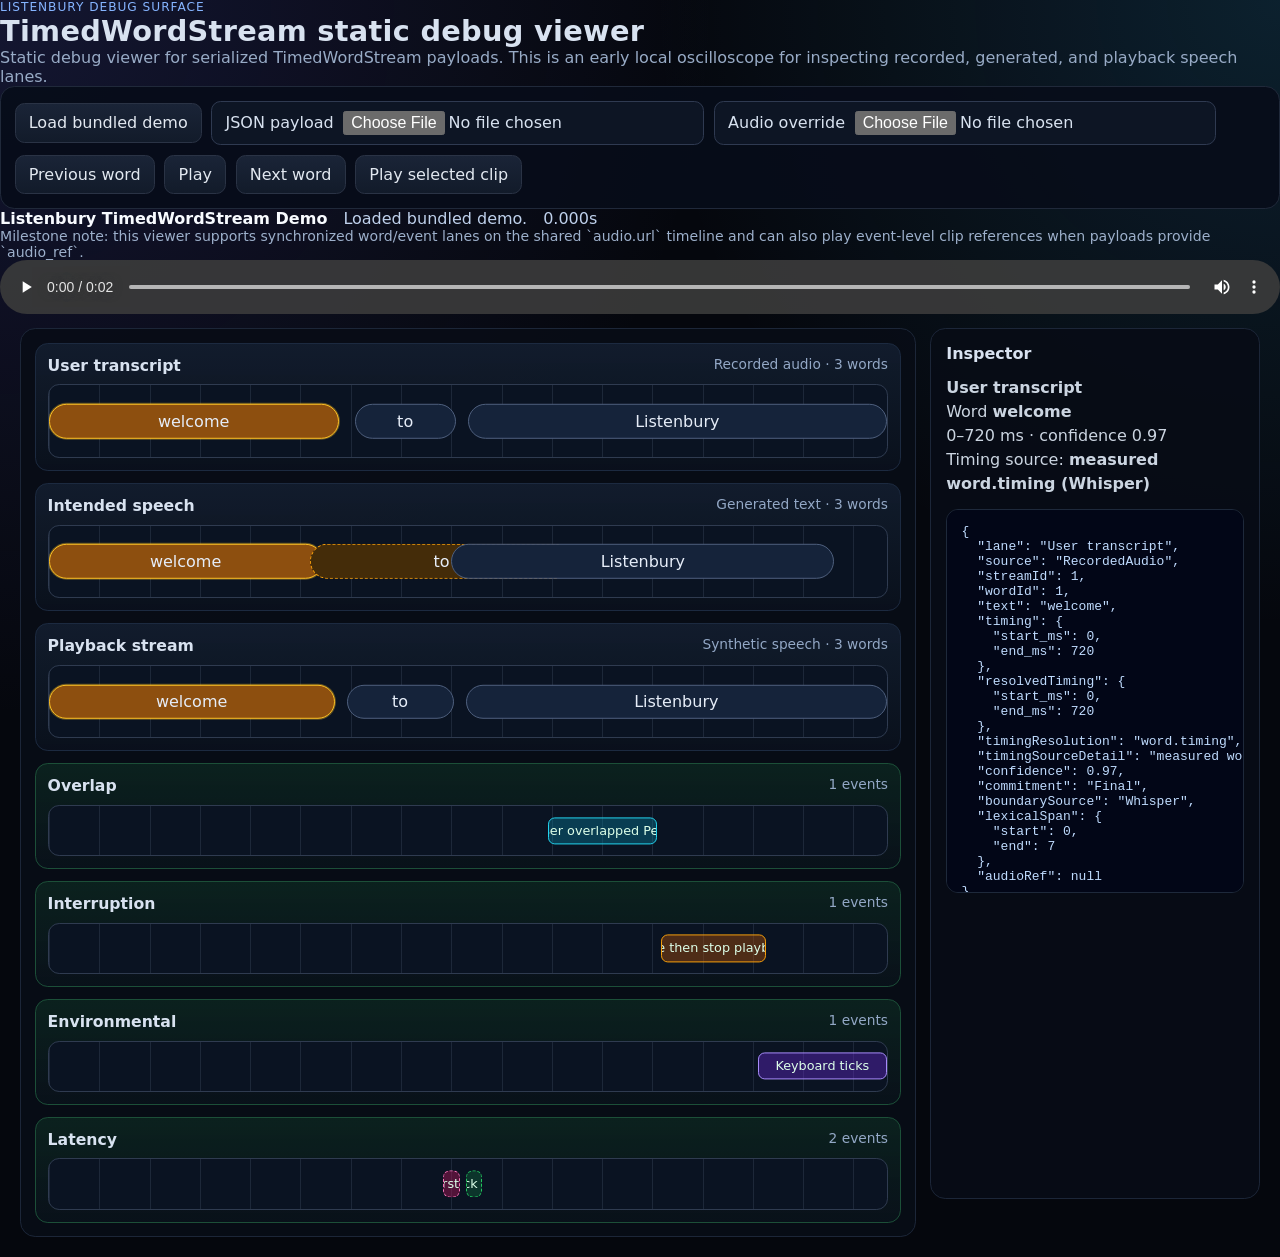
==== examples/browser-transcript-player/index.html @ 75ac8e71 "feat(trace-viewer): add event audio artifact refs and clip playback Agent-Logs-Url: https://github.c" ====
<!DOCTYPE html>
<html lang="en">
  <head>
    <meta charset="UTF-8" />
    <meta name="viewport" content="width=device-width, initial-scale=1.0" />
    <title>Listenbury TimedWordStream Static Debug Viewer</title>
    <link rel="stylesheet" href="./styles.css" />
  </head>
  <body>
    <header class="page-header">
      <div>
        <p class="eyebrow">Listenbury debug surface</p>
        <h1>TimedWordStream static debug viewer</h1>
        <p class="subtitle">
          Static debug viewer for serialized TimedWordStream payloads. This is
          an early local oscilloscope for inspecting recorded, generated, and
          playback speech lanes.
        </p>
      </div>
    </header>

    <section class="toolbar">
      <button id="load-demo" type="button">Load bundled demo</button>
      <label class="file-picker">
        JSON payload
        <input id="json-file" type="file" accept=".json,application/json" />
      </label>
      <label class="file-picker">
        Audio override
        <input id="audio-file" type="file" accept="audio/*" />
      </label>
      <button id="jump-prev" type="button">Previous word</button>
      <button id="play-pause" type="button">Play</button>
      <button id="jump-next" type="button">Next word</button>
      <button id="play-selection-clip" type="button" disabled>Play selected clip</button>
    </section>

    <section class="status-bar">
      <strong id="viewer-title">No stream loaded</strong>
      <span id="status-message">Load the bundled demo or choose a local JSON payload.</span>
      <span id="playback-time">0.000s</span>
    </section>
    <p class="milestone-note">
      Milestone note: this viewer supports synchronized word/event lanes on the
      shared `audio.url` timeline and can also play event-level clip references
      when payloads provide `audio_ref`.
    </p>

    <audio id="audio" controls preload="metadata"></audio>

    <main class="workspace">
      <section id="viewer" class="viewer empty">
        <p>No streams loaded yet.</p>
      </section>

      <aside class="inspector">
        <h2>Inspector</h2>
        <div id="selection-summary" class="selection-summary">
          Select a word or event to inspect timing and metadata.
        </div>
        <pre id="selection-json" class="selection-json">{}</pre>
      </aside>
    </main>

    <script type="module" src="./app.js"></script>
  </body>
</html>
---- examples/browser-transcript-player/styles.css ----
:root {
  color-scheme: dark;
  font-family:
    Inter,
    ui-sans-serif,
    system-ui,
    -apple-system,
    BlinkMacSystemFont,
    "Segoe UI",
    sans-serif;
  background: #05070d;
  color: #d8e2f0;
}

* {
  box-sizing: border-box;
}

body {
  margin: 0;
  min-height: 100vh;
  background:
    radial-gradient(circle at top right, rgba(56, 189, 248, 0.14), transparent 35%),
    radial-gradient(circle at top left, rgba(99, 102, 241, 0.16), transparent 40%),
    #05070d;
  display: grid;
  grid-template-rows: auto 1fr;
}

button,
input {
  font: inherit;
}

button {
  border: 1px solid #2a3345;
  background: linear-gradient(180deg, #1a2437, #121b2a);
  color: #e2e8f0;
  border-radius: 0.6rem;
  padding: 0.58rem 0.82rem;
  cursor: pointer;
  transition:
    border-color 0.14s ease,
    background 0.14s ease;
}

button:hover {
  border-color: #4f6ba0;
  background: linear-gradient(180deg, #243655, #18273f);
}

.top-chrome {
  width: 100%;
  padding: 1rem 1.25rem 0.9rem;
  border-bottom: 1px solid #1d2432;
  background: rgba(8, 12, 20, 0.94);
  backdrop-filter: blur(8px);
  display: grid;
  gap: 0.75rem;
}

.brand {
  display: grid;
  gap: 0.35rem;
}

.eyebrow {
  margin: 0;
  color: #85b4ff;
  text-transform: uppercase;
  letter-spacing: 0.08em;
  font-size: 0.76rem;
}

h1,
.subtitle {
  margin: 0;
}

h1 {
  font-size: 1.8rem;
  letter-spacing: 0.01em;
}

.subtitle {
  color: #98abc6;
}

.toolbar {
  display: flex;
  flex-wrap: wrap;
  gap: 0.6rem;
  align-items: center;
  padding: 0.85rem;
  border: 1px solid #20293a;
  border-radius: 0.9rem;
  background: rgba(7, 13, 26, 0.92);
}

.file-picker {
  display: inline-flex;
  align-items: center;
  gap: 0.6rem;
  padding: 0.58rem 0.82rem;
  border: 1px solid #2f3a51;
  border-radius: 0.6rem;
  background: #0d1524;
}

.status-bar {
  display: flex;
  flex-wrap: wrap;
  gap: 0.6rem 1rem;
  align-items: center;
  color: #bfd1ec;
}

#viewer-title {
  color: #f8fbff;
}

#audio {
  width: 100%;
}

.milestone-note {
  margin: 0;
  color: #9db0cb;
  font-size: 0.88rem;
}

.workspace {
  min-height: 0;
  width: 100%;
  display: grid;
  grid-template-columns: minmax(0, 1fr) 330px;
  gap: 0.9rem;
  padding: 0.9rem 1.25rem 1.25rem;
}

.viewer-stage {
  min-width: 0;
}

.viewer,
.inspector {
  border: 1px solid #1c2638;
  border-radius: 0.95rem;
  background: rgba(8, 13, 22, 0.92);
}

.viewer {
  padding: 0.85rem;
  display: grid;
  gap: 0.75rem;
  min-width: 0;
}

.viewer.empty {
  place-items: center;
  min-height: 16rem;
  color: #94a3b8;
}

.timeline-ruler {
  position: relative;
  min-height: 2.2rem;
  border-radius: 0.72rem;
  border: 1px solid #2b3a51;
  background:
    linear-gradient(90deg, rgba(80, 98, 128, 0.18) 1px, transparent 1px) 0 0 / 5% 100%,
    #0d1626;
  overflow: hidden;
}

.ruler-tick {
  position: absolute;
  top: 0;
  bottom: 0;
  width: 1px;
  background: rgba(181, 204, 240, 0.5);
}

.ruler-tick::after {
  content: "";
  position: absolute;
  left: -1px;
  top: 0;
  width: 3px;
  height: 8px;
  border-radius: 0 0 2px 2px;
  background: rgba(181, 204, 240, 0.78);
}

.ruler-label {
  position: absolute;
  top: 0.58rem;
  transform: translateX(-50%);
  font-size: 0.74rem;
  color: #b9cae5;
  white-space: nowrap;
  text-shadow: 0 1px 0 #081121;
}

.lane {
  padding: 0.75rem;
  border: 1px solid #1c2a40;
  border-radius: 0.8rem;
  background: linear-gradient(180deg, rgba(18, 29, 46, 0.92), rgba(10, 16, 28, 0.96));
}

.lane.event-lane {
  border-color: #1c4f38;
  background: linear-gradient(180deg, rgba(14, 50, 37, 0.56), rgba(9, 17, 26, 0.96));
}

.lane-header {
  display: flex;
  flex-wrap: wrap;
  justify-content: space-between;
  gap: 0.5rem 1rem;
  margin-bottom: 0.6rem;
}

.lane-header h2 {
  margin: 0;
  font-size: 0.98rem;
}

.lane-meta {
  color: #93a8c6;
  font-size: 0.86rem;
}

.lane-track {
  position: relative;
  min-height: 4.6rem;
  border-radius: 0.7rem;
  border: 1px solid #2f3b50;
  background:
    repeating-linear-gradient(
      90deg,
      rgba(155, 176, 208, 0.13),
      rgba(155, 176, 208, 0.13) 1px,
      transparent 1px,
      transparent 6%
    ),
    #0a1322;
  overflow: hidden;
}

.event-track {
  min-height: 3.2rem;
}

.timeline-chip {
  position: absolute;
  top: 50%;
  transform: translateY(-50%);
  white-space: nowrap;
  overflow: hidden;
  text-overflow: ellipsis;
}

.word-chip {
  display: inline-flex;
  align-items: center;
  justify-content: center;
  min-width: 3rem;
  padding: 0.42rem 0.64rem;
  border-radius: 999px;
  border: 1px solid #4e5f7d;
  background: #15233a;
  color: #e6edf8;
}

.word-chip:hover,
.word-chip.selected {
  border-color: #9bc9ff;
  background: #1b4fa8;
}

.word-chip.active {
  border-color: #fbbf24;
  background: #8d4f0f;
  box-shadow: 0 0 0 1px rgba(251, 191, 36, 0.36);
}

.word-chip.fallback-timing {
  border-style: dashed;
  border-color: #f59e0b;
  background: #442c09;
}

.word-chip.fallback-timing:hover,
.word-chip.fallback-timing.selected {
  border-color: #fbbf24;
  background: #7c4a03;
}

.event-chip {
  display: inline-flex;
  align-items: center;
  justify-content: center;
  min-height: 1.7rem;
  padding: 0.18rem 0.42rem;
  border-radius: 0.42rem;
  border: 1px solid #22c55e;
  background: rgba(20, 150, 70, 0.26);
  color: #ddffe9;
  font-size: 0.8rem;
}

.event-chip.marker {
  min-width: 0;
  padding-left: 0.35rem;
  padding-right: 0.35rem;
  border-style: dashed;
}

.event-chip:hover,
.event-chip.selected {
  border-color: #86efac;
  background: rgba(22, 163, 74, 0.42);
}

.event-chip.active {
  border-color: #facc15;
  background: rgba(180, 83, 9, 0.65);
  color: #fef3c7;
}

.event-chip.kind-overlap_started,
.event-chip.kind-overlap_ended {
  border-color: #22d3ee;
  background: rgba(8, 145, 178, 0.33);
}

.event-chip.kind-interruption_decision,
.event-chip.kind-yield_decision {
  border-color: #f59e0b;
  background: rgba(180, 83, 9, 0.4);
}

.event-chip.kind-environment_observation,
.event-chip.kind-environmental_observation {
  border-color: #a78bfa;
  background: rgba(109, 40, 217, 0.38);
}

.event-chip.kind-latency_marker,
.event-chip.kind-routing_diagnostic {
  border-color: #f472b6;
  background: rgba(190, 24, 93, 0.4);
}

.inspector {
  padding: 0.95rem;
  display: grid;
  gap: 0.8rem;
  align-content: start;
  position: sticky;
  top: 0.9rem;
  max-height: calc(100vh - 1.8rem);
}

.inspector h2 {
  margin: 0;
  font-size: 1rem;
}

.selection-summary {
  color: #cbd5e1;
  line-height: 1.5;
}

.selection-json {
  margin: 0;
  padding: 0.9rem;
  border-radius: 0.75rem;
  background: #020617;
  border: 1px solid #1e293b;
  color: #bfdbfe;
  overflow: auto;
  max-height: 24rem;
}

@media (max-width: 1060px) {
  .workspace {
    grid-template-columns: 1fr;
  }

  .inspector {
    position: static;
    max-height: none;
  }
}
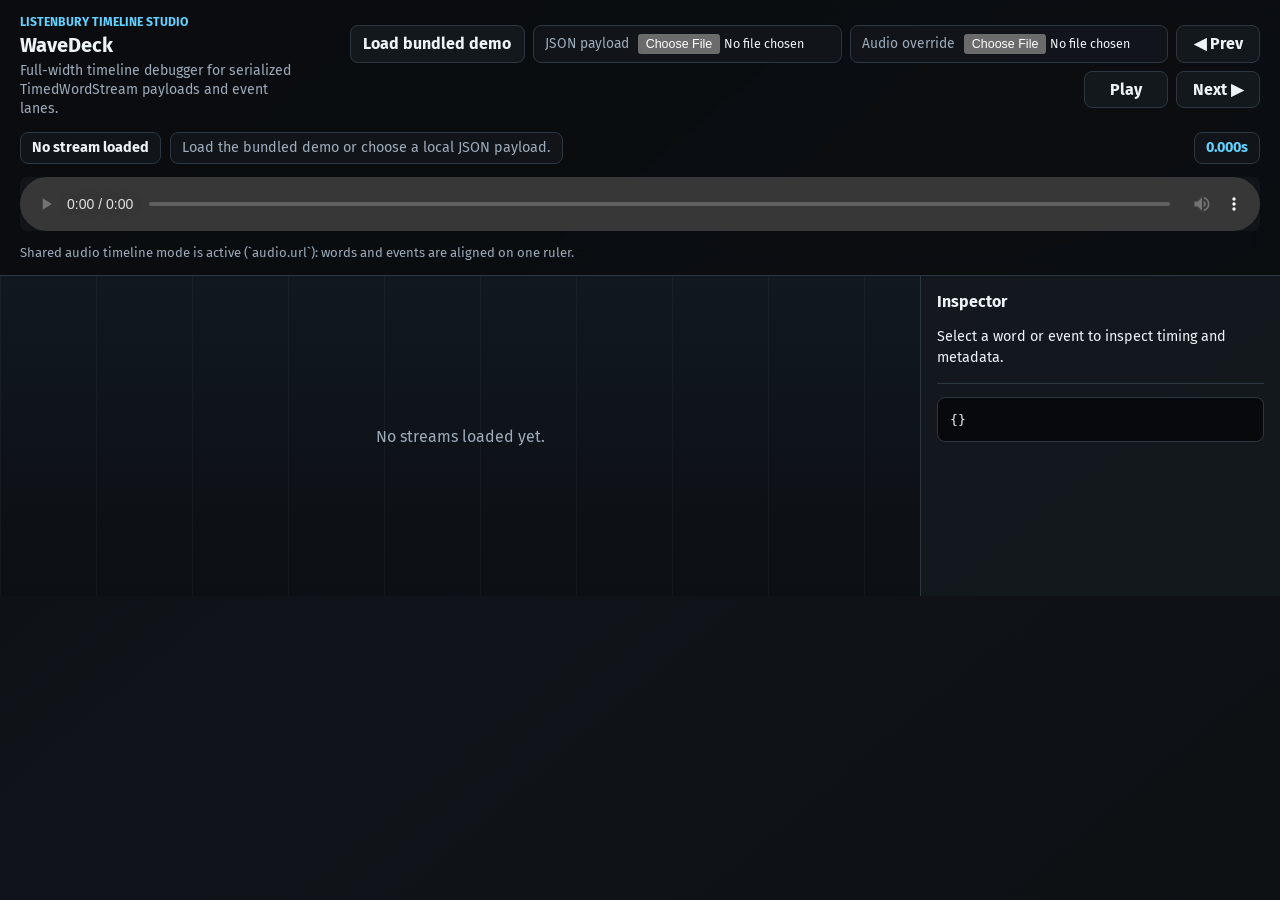
==== commit 92840715: "style: update font and color variables for improved UI consistency" ====
--- a/examples/browser-transcript-player/index.html
+++ b/examples/browser-transcript-player/index.html
@@ -3,54 +3,56 @@
   <head>
     <meta charset="UTF-8" />
     <meta name="viewport" content="width=device-width, initial-scale=1.0" />
-    <title>Listenbury TimedWordStream Static Debug Viewer</title>
+    <title>Listenbury WaveDeck</title>
+    <link rel="preconnect" href="https://fonts.googleapis.com" />
+    <link rel="preconnect" href="https://fonts.gstatic.com" crossorigin />
+    <link
+      href="https://fonts.googleapis.com/css2?family=Fira+Sans:wght@400;500;600;700;800&display=swap"
+      rel="stylesheet"
+    />
     <link rel="stylesheet" href="./styles.css" />
   </head>
   <body>
-    <header class="page-header">
-      <div>
-        <p class="eyebrow">Listenbury debug surface</p>
-        <h1>TimedWordStream static debug viewer</h1>
+    <header class="top-chrome">
+      <div class="brand">
+        <p class="eyebrow">Listenbury timeline studio</p>
+        <h1>WaveDeck</h1>
         <p class="subtitle">
-          Static debug viewer for serialized TimedWordStream payloads. This is
-          an early local oscilloscope for inspecting recorded, generated, and
-          playback speech lanes.
+          Full-width timeline debugger for serialized TimedWordStream payloads
+          and event lanes.
         </p>
       </div>
+      <section class="toolbar">
+        <button id="load-demo" type="button">Load bundled demo</button>
+        <label class="file-picker">
+          JSON payload
+          <input id="json-file" type="file" accept=".json,application/json" />
+        </label>
+        <label class="file-picker">
+          Audio override
+          <input id="audio-file" type="file" accept="audio/*" />
+        </label>
+        <button id="jump-prev" type="button" aria-label="Previous word">◀ Prev</button>
+        <button id="play-pause" type="button">Play</button>
+        <button id="jump-next" type="button" aria-label="Next word">Next ▶</button>
+      </section>
+      <section class="status-bar">
+        <strong id="viewer-title">No stream loaded</strong>
+        <span id="status-message">Load the bundled demo or choose a local JSON payload.</span>
+        <span id="playback-time">0.000s</span>
+      </section>
+      <audio id="audio" controls preload="metadata"></audio>
+      <p class="milestone-note">
+        Shared audio timeline mode is active (`audio.url`): words and events are
+        aligned on one ruler.
+      </p>
     </header>
 
-    <section class="toolbar">
-      <button id="load-demo" type="button">Load bundled demo</button>
-      <label class="file-picker">
-        JSON payload
-        <input id="json-file" type="file" accept=".json,application/json" />
-      </label>
-      <label class="file-picker">
-        Audio override
-        <input id="audio-file" type="file" accept="audio/*" />
-      </label>
-      <button id="jump-prev" type="button">Previous word</button>
-      <button id="play-pause" type="button">Play</button>
-      <button id="jump-next" type="button">Next word</button>
-      <button id="play-selection-clip" type="button" disabled>Play selected clip</button>
-    </section>
-
-    <section class="status-bar">
-      <strong id="viewer-title">No stream loaded</strong>
-      <span id="status-message">Load the bundled demo or choose a local JSON payload.</span>
-      <span id="playback-time">0.000s</span>
-    </section>
-    <p class="milestone-note">
-      Milestone note: this viewer supports synchronized word/event lanes on the
-      shared `audio.url` timeline and can also play event-level clip references
-      when payloads provide `audio_ref`.
-    </p>
-
-    <audio id="audio" controls preload="metadata"></audio>
-
     <main class="workspace">
-      <section id="viewer" class="viewer empty">
-        <p>No streams loaded yet.</p>
+      <section class="viewer-stage">
+        <section id="viewer" class="viewer empty">
+          <p>No streams loaded yet.</p>
+        </section>
       </section>
 
       <aside class="inspector">
--- a/examples/browser-transcript-player/styles.css
+++ b/examples/browser-transcript-player/styles.css
@@ -1,30 +1,32 @@
 :root {
   color-scheme: dark;
-  font-family:
-    Inter,
-    ui-sans-serif,
-    system-ui,
-    -apple-system,
-    BlinkMacSystemFont,
-    "Segoe UI",
-    sans-serif;
-  background: #05070d;
-  color: #d8e2f0;
+  --bg: #0b0d10;
+  --panel: #151a1f;
+  --panel-strong: #1e252c;
+  --line: #2c3742;
+  --text: #eef3f7;
+  --muted: #9dabba;
+  --accent: #63d2ff;
+  --accent-2: #8ee6a8;
+  --warn: #ffd166;
+  --danger: #ff7a90;
+  --font-family: "Fira Sans", "Segoe UI", Roboto, Helvetica, Arial, sans-serif;
 }
 
 * {
   box-sizing: border-box;
 }
 
+html,
+body {
+  min-height: 100%;
+}
+
 body {
   margin: 0;
-  min-height: 100vh;
-  background:
-    radial-gradient(circle at top right, rgba(56, 189, 248, 0.14), transparent 35%),
-    radial-gradient(circle at top left, rgba(99, 102, 241, 0.16), transparent 40%),
-    #05070d;
-  display: grid;
-  grid-template-rows: auto 1fr;
+  background: linear-gradient(140deg, #0b0d10 0%, #10141a 48%, #0d1114 100%);
+  color: var(--text);
+  font-family: var(--font-family);
 }
 
 button,
@@ -33,143 +35,190 @@
 }
 
 button {
-  border: 1px solid #2a3345;
-  background: linear-gradient(180deg, #1a2437, #121b2a);
-  color: #e2e8f0;
-  border-radius: 0.6rem;
-  padding: 0.58rem 0.82rem;
+  min-height: 2.35rem;
+  display: inline-grid;
+  place-items: center;
+  border: 1px solid var(--line);
+  border-radius: 8px;
+  background: rgba(21, 26, 31, 0.86);
+  color: var(--text);
+  font-weight: 700;
   cursor: pointer;
-  transition:
-    border-color 0.14s ease,
-    background 0.14s ease;
 }
 
 button:hover {
-  border-color: #4f6ba0;
-  background: linear-gradient(180deg, #243655, #18273f);
+  border-color: var(--accent);
+}
+
+button:focus-visible,
+input:focus-visible {
+  outline: 2px solid var(--accent);
+  outline-offset: 2px;
 }
 
 .top-chrome {
   width: 100%;
-  padding: 1rem 1.25rem 0.9rem;
-  border-bottom: 1px solid #1d2432;
-  background: rgba(8, 12, 20, 0.94);
-  backdrop-filter: blur(8px);
+  padding: 0.95rem 1.25rem;
+  border-bottom: 1px solid var(--line);
+  background: rgba(11, 13, 16, 0.88);
+  backdrop-filter: blur(14px);
   display: grid;
-  gap: 0.75rem;
+  grid-template-columns: minmax(18rem, 1fr) auto;
+  gap: 0.85rem 1rem;
+  align-items: center;
 }
 
 .brand {
+  min-width: 0;
   display: grid;
-  gap: 0.35rem;
+  gap: 0.25rem;
 }
 
 .eyebrow {
   margin: 0;
-  color: #85b4ff;
+  color: var(--accent);
+  font-size: 0.76rem;
+  font-weight: 700;
+  letter-spacing: 0;
   text-transform: uppercase;
-  letter-spacing: 0.08em;
-  font-size: 0.76rem;
 }
 
 h1,
+h2,
+.subtitle,
+.milestone-note {
+  margin: 0;
+}
+
+h1 {
+  font-size: 1.25rem;
+  line-height: 1.2;
+  letter-spacing: 0;
+}
+
 .subtitle {
-  margin: 0;
-}
-
-h1 {
-  font-size: 1.8rem;
-  letter-spacing: 0.01em;
-}
-
-.subtitle {
-  color: #98abc6;
+  max-width: 54rem;
+  color: var(--muted);
+  font-size: 0.88rem;
+  line-height: 1.35;
 }
 
 .toolbar {
   display: flex;
   flex-wrap: wrap;
-  gap: 0.6rem;
+  justify-content: flex-end;
+  gap: 0.5rem;
   align-items: center;
-  padding: 0.85rem;
-  border: 1px solid #20293a;
-  border-radius: 0.9rem;
-  background: rgba(7, 13, 26, 0.92);
+}
+
+.toolbar button {
+  min-width: 5.25rem;
+  padding: 0 0.78rem;
+  white-space: nowrap;
 }
 
 .file-picker {
+  min-height: 2.35rem;
   display: inline-flex;
   align-items: center;
-  gap: 0.6rem;
-  padding: 0.58rem 0.82rem;
-  border: 1px solid #2f3a51;
-  border-radius: 0.6rem;
-  background: #0d1524;
+  gap: 0.55rem;
+  padding: 0.25rem 0.7rem;
+  border: 1px solid var(--line);
+  border-radius: 8px;
+  background: rgba(21, 26, 31, 0.72);
+  color: var(--muted);
+  font-size: 0.86rem;
+  white-space: nowrap;
+}
+
+.file-picker input {
+  max-width: 12rem;
+  color: var(--text);
+  font-size: 0.78rem;
 }
 
 .status-bar {
+  grid-column: 1 / -1;
   display: flex;
   flex-wrap: wrap;
-  gap: 0.6rem 1rem;
+  gap: 0.55rem;
   align-items: center;
-  color: #bfd1ec;
+  color: var(--muted);
+  font-size: 0.9rem;
+}
+
+.status-bar > * {
+  min-height: 2rem;
+  display: inline-flex;
+  align-items: center;
+  padding: 0.25rem 0.7rem;
+  border: 1px solid var(--line);
+  border-radius: 8px;
+  background: rgba(21, 26, 31, 0.72);
 }
 
 #viewer-title {
-  color: #f8fbff;
+  color: var(--text);
+}
+
+#playback-time {
+  margin-left: auto;
+  color: var(--accent);
+  font-weight: 700;
 }
 
 #audio {
+  grid-column: 1 / -1;
   width: 100%;
+  min-height: 2.35rem;
+  border-radius: 8px;
+  background: rgba(21, 26, 31, 0.72);
 }
 
 .milestone-note {
-  margin: 0;
-  color: #9db0cb;
-  font-size: 0.88rem;
+  grid-column: 1 / -1;
+  color: var(--muted);
+  font-size: 0.82rem;
 }
 
 .workspace {
   min-height: 0;
   width: 100%;
   display: grid;
-  grid-template-columns: minmax(0, 1fr) 330px;
-  gap: 0.9rem;
-  padding: 0.9rem 1.25rem 1.25rem;
+  grid-template-columns: minmax(0, 1fr) 360px;
+  gap: 0;
 }
 
 .viewer-stage {
   min-width: 0;
-}
-
-.viewer,
-.inspector {
-  border: 1px solid #1c2638;
-  border-radius: 0.95rem;
-  background: rgba(8, 13, 22, 0.92);
+  background:
+    linear-gradient(90deg, rgba(255, 255, 255, 0.035) 1px, transparent 1px) 0 0 / 96px 100%,
+    linear-gradient(#111820 0, #0c0f13 100%);
 }
 
 .viewer {
-  padding: 0.85rem;
+  min-width: 0;
+  padding: 1rem;
   display: grid;
   gap: 0.75rem;
-  min-width: 0;
 }
 
 .viewer.empty {
+  min-height: 20rem;
   place-items: center;
-  min-height: 16rem;
-  color: #94a3b8;
+  color: var(--muted);
 }
 
 .timeline-ruler {
-  position: relative;
-  min-height: 2.2rem;
-  border-radius: 0.72rem;
-  border: 1px solid #2b3a51;
-  background:
-    linear-gradient(90deg, rgba(80, 98, 128, 0.18) 1px, transparent 1px) 0 0 / 5% 100%,
-    #0d1626;
+  position: sticky;
+  top: 0;
+  z-index: 3;
+  min-height: 2.5rem;
+  border: 1px solid var(--line);
+  border-radius: 8px;
+  background:
+    linear-gradient(90deg, rgba(255, 255, 255, 0.052) 1px, transparent 1px) 0 0 / 10% 100%,
+    rgba(12, 15, 19, 0.96);
   overflow: hidden;
 }
 
@@ -178,214 +227,258 @@
   top: 0;
   bottom: 0;
   width: 1px;
-  background: rgba(181, 204, 240, 0.5);
+  transform: translateX(-1px);
+  background: rgba(157, 171, 186, 0.4);
 }
 
 .ruler-tick::after {
   content: "";
   position: absolute;
-  left: -1px;
+  left: -2px;
   top: 0;
-  width: 3px;
+  width: 5px;
   height: 8px;
-  border-radius: 0 0 2px 2px;
-  background: rgba(181, 204, 240, 0.78);
+  border-radius: 0 0 3px 3px;
+  background: rgba(157, 171, 186, 0.72);
 }
 
 .ruler-label {
   position: absolute;
-  top: 0.58rem;
-  transform: translateX(-50%);
-  font-size: 0.74rem;
-  color: #b9cae5;
+  top: 0.45rem;
+  transform: translateX(0.45rem);
+  color: var(--muted);
+  font-size: 0.72rem;
   white-space: nowrap;
-  text-shadow: 0 1px 0 #081121;
 }
 
 .lane {
-  padding: 0.75rem;
-  border: 1px solid #1c2a40;
-  border-radius: 0.8rem;
-  background: linear-gradient(180deg, rgba(18, 29, 46, 0.92), rgba(10, 16, 28, 0.96));
+  display: grid;
+  grid-template-columns: 132px minmax(0, 1fr);
+  min-height: 6.5rem;
+  overflow: hidden;
+  border: 1px solid rgba(157, 171, 186, 0.18);
+  border-radius: 8px;
+  background: rgba(12, 15, 19, 0.78);
 }
 
 .lane.event-lane {
-  border-color: #1c4f38;
-  background: linear-gradient(180deg, rgba(14, 50, 37, 0.56), rgba(9, 17, 26, 0.96));
+  border-color: rgba(142, 230, 168, 0.25);
 }
 
 .lane-header {
+  position: relative;
+  z-index: 2;
   display: flex;
-  flex-wrap: wrap;
-  justify-content: space-between;
-  gap: 0.5rem 1rem;
-  margin-bottom: 0.6rem;
+  flex-direction: column;
+  justify-content: center;
+  gap: 0.35rem;
+  min-width: 0;
+  padding: 0.85rem;
+  border-right: 1px solid var(--line);
+  background: #121820;
 }
 
 .lane-header h2 {
   margin: 0;
-  font-size: 0.98rem;
+  color: #d8e2ea;
+  font-size: 0.78rem;
+  font-weight: 800;
+  line-height: 1.2;
+  overflow-wrap: anywhere;
+  text-transform: uppercase;
 }
 
 .lane-meta {
-  color: #93a8c6;
-  font-size: 0.86rem;
+  color: var(--muted);
+  font-size: 0.74rem;
+  line-height: 1.25;
 }
 
 .lane-track {
   position: relative;
-  min-height: 4.6rem;
-  border-radius: 0.7rem;
-  border: 1px solid #2f3b50;
+  min-width: 0;
+  min-height: 6.5rem;
   background:
     repeating-linear-gradient(
       90deg,
-      rgba(155, 176, 208, 0.13),
-      rgba(155, 176, 208, 0.13) 1px,
+      rgba(157, 171, 186, 0.12),
+      rgba(157, 171, 186, 0.12) 1px,
       transparent 1px,
       transparent 6%
     ),
-    #0a1322;
+    rgba(12, 15, 19, 0.48);
   overflow: hidden;
 }
 
 .event-track {
-  min-height: 3.2rem;
+  min-height: 4.25rem;
 }
 
 .timeline-chip {
   position: absolute;
   top: 50%;
   transform: translateY(-50%);
+  max-width: 100%;
+  min-width: 2rem;
+  overflow: hidden;
+  padding: 0;
+  text-overflow: ellipsis;
   white-space: nowrap;
-  overflow: hidden;
-  text-overflow: ellipsis;
 }
 
 .word-chip {
-  display: inline-flex;
-  align-items: center;
-  justify-content: center;
-  min-width: 3rem;
-  padding: 0.42rem 0.64rem;
-  border-radius: 999px;
-  border: 1px solid #4e5f7d;
-  background: #15233a;
-  color: #e6edf8;
+  min-height: 3rem;
+  border-color: rgba(238, 243, 247, 0.22);
+  border-radius: 7px;
+  background:
+    linear-gradient(90deg, rgba(99, 210, 255, 0.22), transparent),
+    #18313a;
+  color: var(--text);
+  box-shadow: 0 10px 20px rgba(0, 0, 0, 0.24);
 }
 
 .word-chip:hover,
 .word-chip.selected {
-  border-color: #9bc9ff;
-  background: #1b4fa8;
+  border-color: var(--accent);
 }
 
 .word-chip.active {
-  border-color: #fbbf24;
-  background: #8d4f0f;
-  box-shadow: 0 0 0 1px rgba(251, 191, 36, 0.36);
+  border-color: var(--warn);
+  background:
+    repeating-linear-gradient(90deg, rgba(255, 209, 102, 0.45) 0 2px, transparent 2px 8px),
+    #3b2f19;
+  color: #fff1cc;
 }
 
 .word-chip.fallback-timing {
   border-style: dashed;
-  border-color: #f59e0b;
-  background: #442c09;
+  background:
+    repeating-linear-gradient(90deg, rgba(248, 160, 107, 0.42) 0 3px, transparent 3px 12px),
+    #3b241a;
 }
 
 .word-chip.fallback-timing:hover,
 .word-chip.fallback-timing.selected {
-  border-color: #fbbf24;
-  background: #7c4a03;
+  border-color: var(--warn);
 }
 
 .event-chip {
-  display: inline-flex;
-  align-items: center;
-  justify-content: center;
-  min-height: 1.7rem;
-  padding: 0.18rem 0.42rem;
-  border-radius: 0.42rem;
-  border: 1px solid #22c55e;
-  background: rgba(20, 150, 70, 0.26);
-  color: #ddffe9;
-  font-size: 0.8rem;
+  min-height: 2rem;
+  border-color: rgba(142, 230, 168, 0.5);
+  border-radius: 7px;
+  background:
+    linear-gradient(135deg, rgba(142, 230, 168, 0.34), transparent),
+    #1d2630;
+  color: #e6fff0;
+  font-size: 0.78rem;
+  box-shadow: 0 10px 20px rgba(0, 0, 0, 0.2);
 }
 
 .event-chip.marker {
   min-width: 0;
-  padding-left: 0.35rem;
-  padding-right: 0.35rem;
   border-style: dashed;
 }
 
 .event-chip:hover,
 .event-chip.selected {
-  border-color: #86efac;
-  background: rgba(22, 163, 74, 0.42);
+  border-color: var(--accent-2);
 }
 
 .event-chip.active {
-  border-color: #facc15;
-  background: rgba(180, 83, 9, 0.65);
-  color: #fef3c7;
+  border-color: var(--warn);
+  background: #3b2f19;
+  color: #fff1cc;
 }
 
 .event-chip.kind-overlap_started,
 .event-chip.kind-overlap_ended {
-  border-color: #22d3ee;
-  background: rgba(8, 145, 178, 0.33);
+  border-color: #63d2ff;
+  background:
+    linear-gradient(135deg, rgba(99, 210, 255, 0.34), transparent),
+    #18313a;
 }
 
 .event-chip.kind-interruption_decision,
 .event-chip.kind-yield_decision {
-  border-color: #f59e0b;
-  background: rgba(180, 83, 9, 0.4);
+  border-color: var(--warn);
+  background:
+    repeating-linear-gradient(90deg, rgba(255, 209, 102, 0.35) 0 2px, transparent 2px 8px),
+    #3b2f19;
 }
 
 .event-chip.kind-environment_observation,
 .event-chip.kind-environmental_observation {
-  border-color: #a78bfa;
-  background: rgba(109, 40, 217, 0.38);
+  border-color: #f78fb3;
+  background:
+    linear-gradient(90deg, rgba(247, 143, 179, 0.36), transparent),
+    #321827;
 }
 
 .event-chip.kind-latency_marker,
 .event-chip.kind-routing_diagnostic {
-  border-color: #f472b6;
-  background: rgba(190, 24, 93, 0.4);
+  border-color: var(--danger);
+  background:
+    linear-gradient(135deg, rgba(255, 122, 144, 0.38), transparent),
+    #331a22;
 }
 
 .inspector {
-  padding: 0.95rem;
+  min-width: 0;
+  border-left: 1px solid var(--line);
+  background: rgba(21, 26, 31, 0.88);
+  overflow-y: auto;
+  padding: 1rem;
   display: grid;
-  gap: 0.8rem;
+  gap: 0.85rem;
   align-content: start;
   position: sticky;
-  top: 0.9rem;
-  max-height: calc(100vh - 1.8rem);
+  top: 0;
+  max-height: 100vh;
 }
 
 .inspector h2 {
   margin: 0;
   font-size: 1rem;
+  line-height: 1.25;
 }
 
 .selection-summary {
-  color: #cbd5e1;
+  padding-bottom: 0.85rem;
+  border-bottom: 1px solid var(--line);
+  color: var(--text);
+  font-size: 0.9rem;
   line-height: 1.5;
+  overflow-wrap: anywhere;
+}
+
+.selection-summary strong {
+  color: var(--accent);
 }
 
 .selection-json {
   margin: 0;
-  padding: 0.9rem;
-  border-radius: 0.75rem;
-  background: #020617;
-  border: 1px solid #1e293b;
-  color: #bfdbfe;
+  max-height: 28rem;
   overflow: auto;
-  max-height: 24rem;
+  padding: 0.75rem;
+  border: 1px solid var(--line);
+  border-radius: 8px;
+  background: #07090c;
+  color: var(--text);
+  font: 0.82rem ui-monospace, SFMono-Regular, Menlo, Consolas, monospace;
+  line-height: 1.45;
+  white-space: pre-wrap;
+  overflow-wrap: anywhere;
 }
 
 @media (max-width: 1060px) {
+  .top-chrome {
+    grid-template-columns: 1fr;
+  }
+
+  .toolbar {
+    justify-content: flex-start;
+  }
+
   .workspace {
     grid-template-columns: 1fr;
   }
@@ -393,5 +486,37 @@
   .inspector {
     position: static;
     max-height: none;
-  }
-}
+    border-left: 0;
+    border-top: 1px solid var(--line);
+  }
+}
+
+@media (max-width: 720px) {
+  .top-chrome {
+    padding: 0.9rem;
+  }
+
+  .toolbar,
+  .toolbar button,
+  .file-picker {
+    width: 100%;
+  }
+
+  .toolbar {
+    align-items: stretch;
+  }
+
+  .status-bar > *,
+  #playback-time {
+    width: 100%;
+    margin-left: 0;
+  }
+
+  .lane {
+    grid-template-columns: 108px minmax(0, 1fr);
+  }
+
+  .viewer {
+    padding: 0.75rem;
+  }
+}
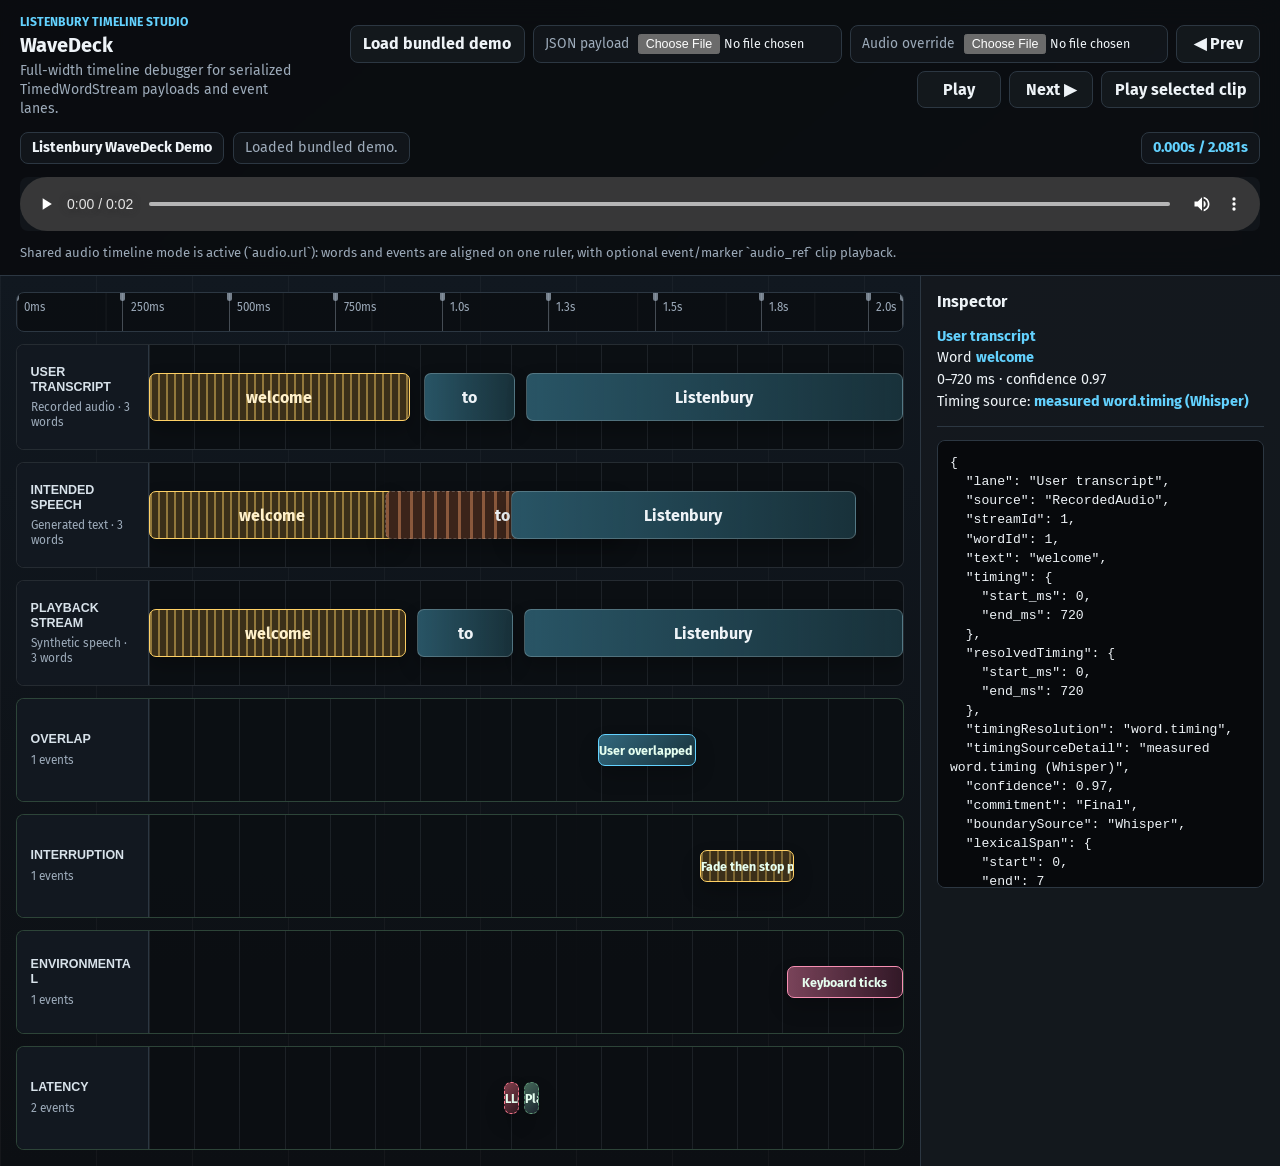
==== commit b10e4fb0: "merge: resolve conflicts with origin/main Agent-Logs-Url: https://github.com/dancxjo/listenbury/sess" ====
--- a/examples/browser-transcript-player/index.html
+++ b/examples/browser-transcript-player/index.html
@@ -35,6 +35,7 @@
         <button id="jump-prev" type="button" aria-label="Previous word">◀ Prev</button>
         <button id="play-pause" type="button">Play</button>
         <button id="jump-next" type="button" aria-label="Next word">Next ▶</button>
+        <button id="play-selection-clip" type="button" disabled>Play selected clip</button>
       </section>
       <section class="status-bar">
         <strong id="viewer-title">No stream loaded</strong>
@@ -44,10 +45,10 @@
       <audio id="audio" controls preload="metadata"></audio>
       <p class="milestone-note">
         Shared audio timeline mode is active (`audio.url`): words and events are
-        aligned on one ruler.
+        aligned on one ruler, with optional event/marker `audio_ref` clip
+        playback.
       </p>
     </header>
-
     <main class="workspace">
       <section class="viewer-stage">
         <section id="viewer" class="viewer empty">
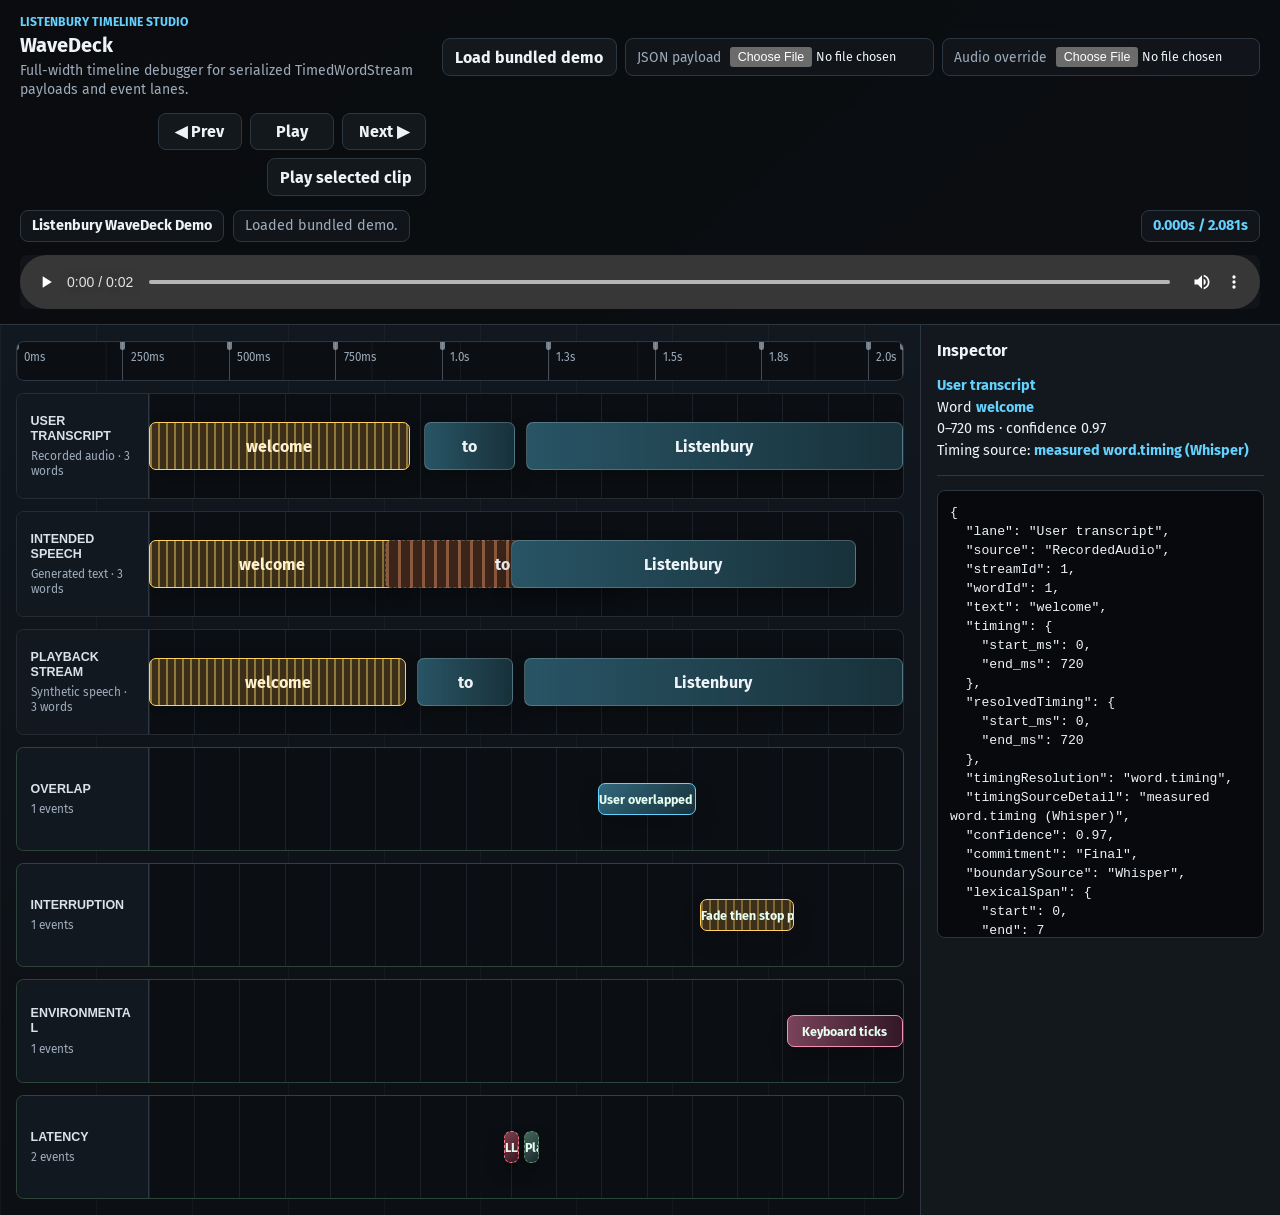
==== commit f7f86a04: "feat: add listen --web flag for live SSE browser streaming - Add SseBroadcaster and TeeSink<A,B> to " ====
--- a/examples/browser-transcript-player/index.html
+++ b/examples/browser-transcript-player/index.html
@@ -17,12 +17,22 @@
       <div class="brand">
         <p class="eyebrow">Listenbury timeline studio</p>
         <h1>WaveDeck</h1>
-        <p class="subtitle">
+        <p class="subtitle" id="header-subtitle">
           Full-width timeline debugger for serialized TimedWordStream payloads
           and event lanes.
         </p>
       </div>
-      <section class="toolbar">
+
+      <!-- Live mode indicator (shown only in live mode) -->
+      <div id="live-banner" class="live-banner" hidden>
+        <span class="live-dot"></span>
+        <strong>Live</strong>
+        <span id="live-event-count">0 events</span>
+        <span id="live-connection-status" class="live-status-connecting">connecting…</span>
+      </div>
+
+      <!-- File/demo toolbar (hidden in live mode) -->
+      <section class="toolbar" id="file-toolbar">
         <button id="load-demo" type="button">Load bundled demo</button>
         <label class="file-picker">
           JSON payload
@@ -32,22 +42,22 @@
           Audio override
           <input id="audio-file" type="file" accept="audio/*" />
         </label>
+      </section>
+
+      <!-- Playback controls (always visible) -->
+      <section class="toolbar" id="playback-toolbar">
         <button id="jump-prev" type="button" aria-label="Previous word">◀ Prev</button>
         <button id="play-pause" type="button">Play</button>
         <button id="jump-next" type="button" aria-label="Next word">Next ▶</button>
         <button id="play-selection-clip" type="button" disabled>Play selected clip</button>
       </section>
+
       <section class="status-bar">
         <strong id="viewer-title">No stream loaded</strong>
         <span id="status-message">Load the bundled demo or choose a local JSON payload.</span>
         <span id="playback-time">0.000s</span>
       </section>
-      <audio id="audio" controls preload="metadata"></audio>
-      <p class="milestone-note">
-        Shared audio timeline mode is active (`audio.url`): words and events are
-        aligned on one ruler, with optional event/marker `audio_ref` clip
-        playback.
-      </p>
+      <audio id="audio" controls preload="metadata" id="audio-player"></audio>
     </header>
     <main class="workspace">
       <section class="viewer-stage">
--- a/examples/browser-transcript-player/styles.css
+++ b/examples/browser-transcript-player/styles.css
@@ -520,3 +520,82 @@
     padding: 0.75rem;
   }
 }
+
+/* ── Live mode styles ──────────────────────────────────────────────────── */
+.live-banner {
+  display: flex;
+  align-items: center;
+  gap: 0.5rem;
+  padding: 0.4rem 0.8rem;
+  background: color-mix(in srgb, var(--accent) 15%, transparent);
+  border: 1px solid color-mix(in srgb, var(--accent) 40%, transparent);
+  border-radius: var(--radius);
+  font-size: 0.85rem;
+  font-weight: 500;
+  grid-column: 1 / -1;
+}
+
+.live-banner[hidden] {
+  display: none;
+}
+
+.live-dot {
+  width: 10px;
+  height: 10px;
+  background: #e53e3e;
+  border-radius: 50%;
+  animation: live-pulse 1.4s ease-in-out infinite;
+  flex-shrink: 0;
+}
+
+@keyframes live-pulse {
+  0%, 100% { opacity: 1; transform: scale(1); }
+  50% { opacity: 0.5; transform: scale(0.85); }
+}
+
+.live-status-connecting {
+  color: var(--text-muted);
+  font-style: italic;
+}
+
+.live-status-connected {
+  color: #38a169;
+}
+
+.live-status-error {
+  color: #e53e3e;
+}
+
+body.live-mode #file-toolbar {
+  display: none;
+}
+
+body.live-mode audio {
+  display: none;
+}
+
+/* Event lane kind colors for live events */
+.kind-speech_started .chip-body,
+.kind-breath_group_opened .chip-body,
+.kind-breath_group_closed .chip-body,
+.kind-capture_started .chip-body {
+  background: color-mix(in srgb, #2b6cb0 60%, transparent);
+}
+
+.kind-asr_started .chip-body,
+.kind-asr_finished .chip-body,
+.kind-transcript .chip-body {
+  background: color-mix(in srgb, #276749 60%, transparent);
+}
+
+.kind-llm_generation_started .chip-body,
+.kind-first_llm_token .chip-body,
+.kind-first_safe_speech_unit_emitted .chip-body {
+  background: color-mix(in srgb, #744210 60%, transparent);
+}
+
+.kind-playback_started .chip-body,
+.kind-playback_finished .chip-body,
+.kind-first_tts_audio_frame_available .chip-body {
+  background: color-mix(in srgb, #553c9a 60%, transparent);
+}
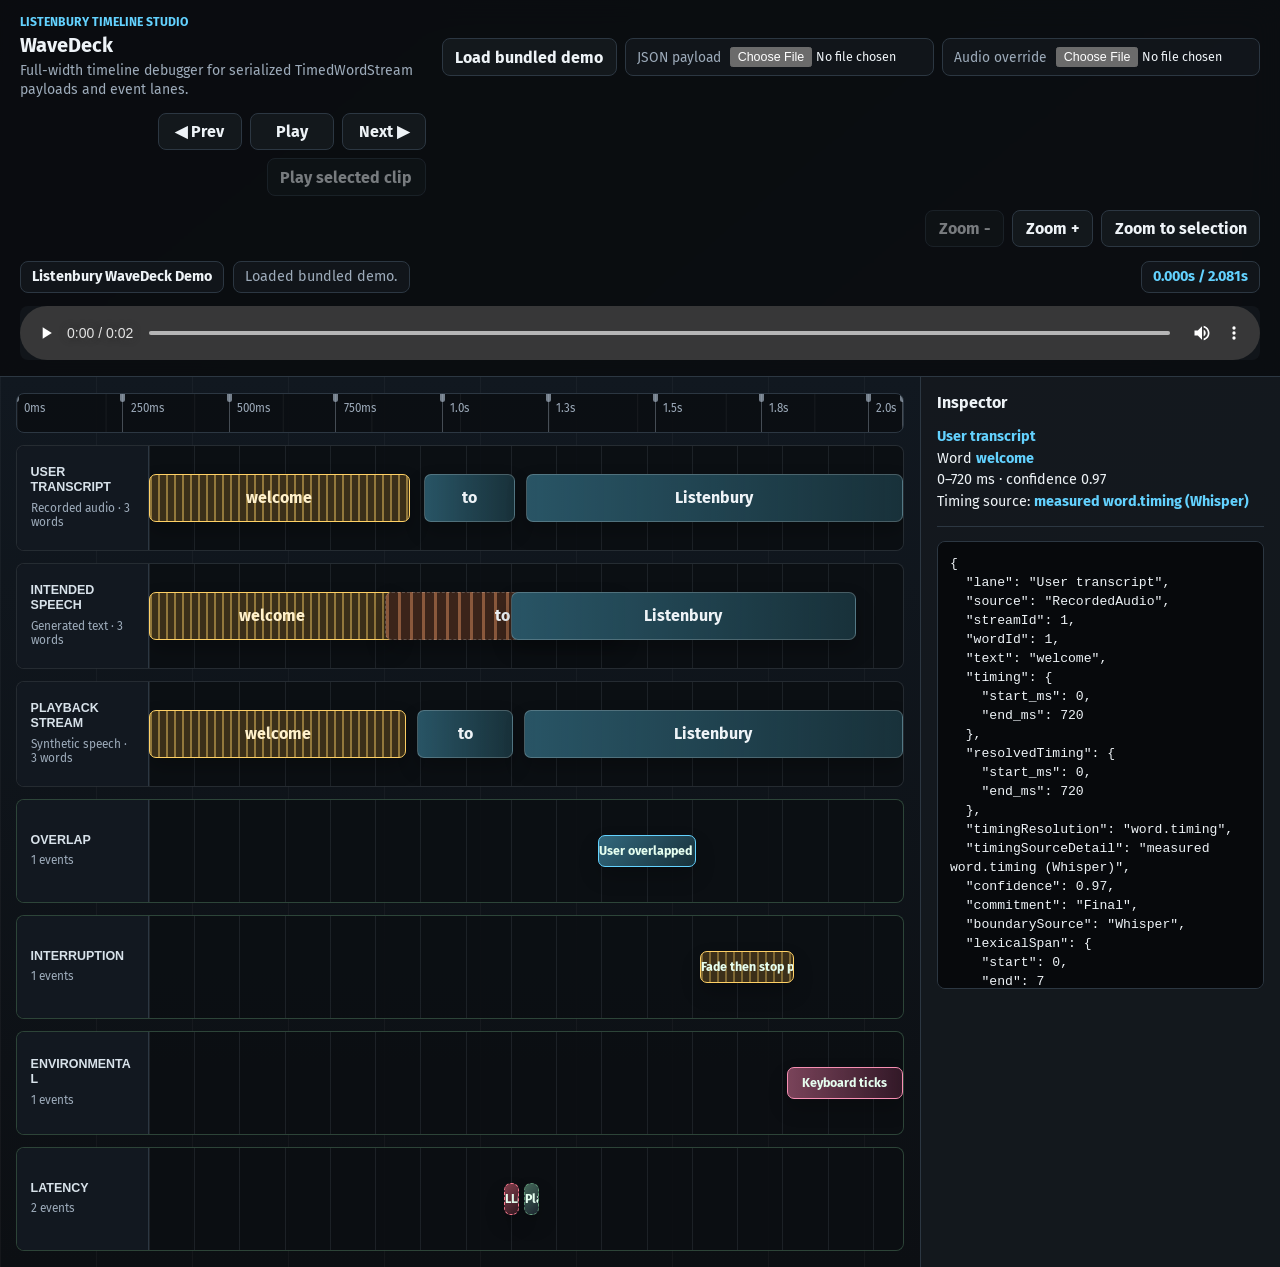
==== commit 1c736d03: "feat: add timeline zoom controls and SSE broadcasting for live events" ====
--- a/examples/browser-transcript-player/index.html
+++ b/examples/browser-transcript-player/index.html
@@ -52,12 +52,18 @@
         <button id="play-selection-clip" type="button" disabled>Play selected clip</button>
       </section>
 
+      <section class="toolbar zoom-toolbar" id="zoom-toolbar" aria-label="Timeline zoom controls">
+        <button id="zoom-out" type="button" aria-label="Zoom out">Zoom -</button>
+        <button id="zoom-in" type="button" aria-label="Zoom in">Zoom +</button>
+        <button id="zoom-selection" type="button" disabled>Zoom to selection</button>
+      </section>
+
       <section class="status-bar">
         <strong id="viewer-title">No stream loaded</strong>
         <span id="status-message">Load the bundled demo or choose a local JSON payload.</span>
         <span id="playback-time">0.000s</span>
       </section>
-      <audio id="audio" controls preload="metadata" id="audio-player"></audio>
+      <audio id="audio" controls preload="metadata"></audio>
     </header>
     <main class="workspace">
       <section class="viewer-stage">
--- a/examples/browser-transcript-player/styles.css
+++ b/examples/browser-transcript-player/styles.css
@@ -50,6 +50,15 @@
   border-color: var(--accent);
 }
 
+button:disabled {
+  cursor: not-allowed;
+  opacity: 0.48;
+}
+
+button:disabled:hover {
+  border-color: var(--line);
+}
+
 button:focus-visible,
 input:focus-visible {
   outline: 2px solid var(--accent);
@@ -115,6 +124,14 @@
   min-width: 5.25rem;
   padding: 0 0.78rem;
   white-space: nowrap;
+}
+
+.zoom-toolbar {
+  grid-column: 1 / -1;
+}
+
+.zoom-toolbar button {
+  min-width: 4.75rem;
 }
 
 .file-picker {
@@ -219,6 +236,7 @@
   background:
     linear-gradient(90deg, rgba(255, 255, 255, 0.052) 1px, transparent 1px) 0 0 / 10% 100%,
     rgba(12, 15, 19, 0.96);
+  cursor: pointer;
   overflow: hidden;
 }
 
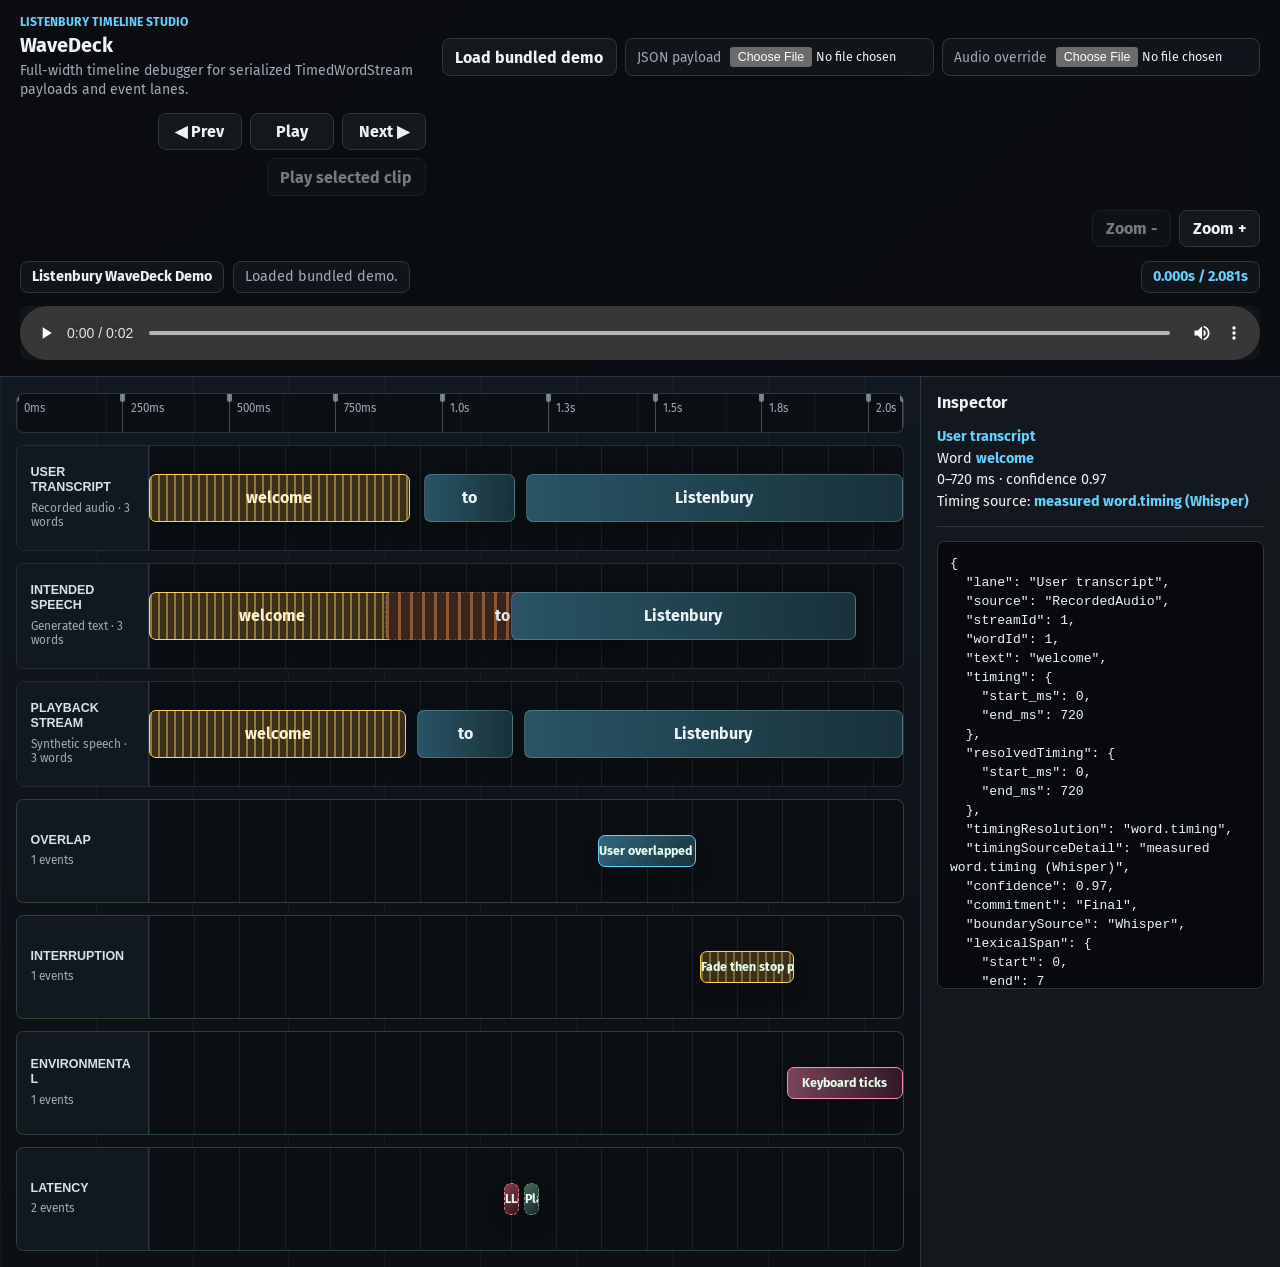
==== commit a74dbcb5: "fix: update README and implement filler planner configuration in live mode" ====
--- a/examples/browser-transcript-player/index.html
+++ b/examples/browser-transcript-player/index.html
@@ -55,7 +55,6 @@
       <section class="toolbar zoom-toolbar" id="zoom-toolbar" aria-label="Timeline zoom controls">
         <button id="zoom-out" type="button" aria-label="Zoom out">Zoom -</button>
         <button id="zoom-in" type="button" aria-label="Zoom in">Zoom +</button>
-        <button id="zoom-selection" type="button" disabled>Zoom to selection</button>
       </section>
 
       <section class="status-bar">
--- a/examples/browser-transcript-player/styles.css
+++ b/examples/browser-transcript-player/styles.css
@@ -240,6 +240,16 @@
   overflow: hidden;
 }
 
+.time-range-selection {
+  position: absolute;
+  top: 0;
+  bottom: 0;
+  z-index: 1;
+  border: 1px solid rgba(99, 210, 255, 0.78);
+  background: rgba(99, 210, 255, 0.18);
+  pointer-events: none;
+}
+
 .ruler-tick {
   position: absolute;
   top: 0;
@@ -334,6 +344,7 @@
 
 .timeline-chip {
   position: absolute;
+  z-index: 2;
   top: 50%;
   transform: translateY(-50%);
   max-width: 100%;
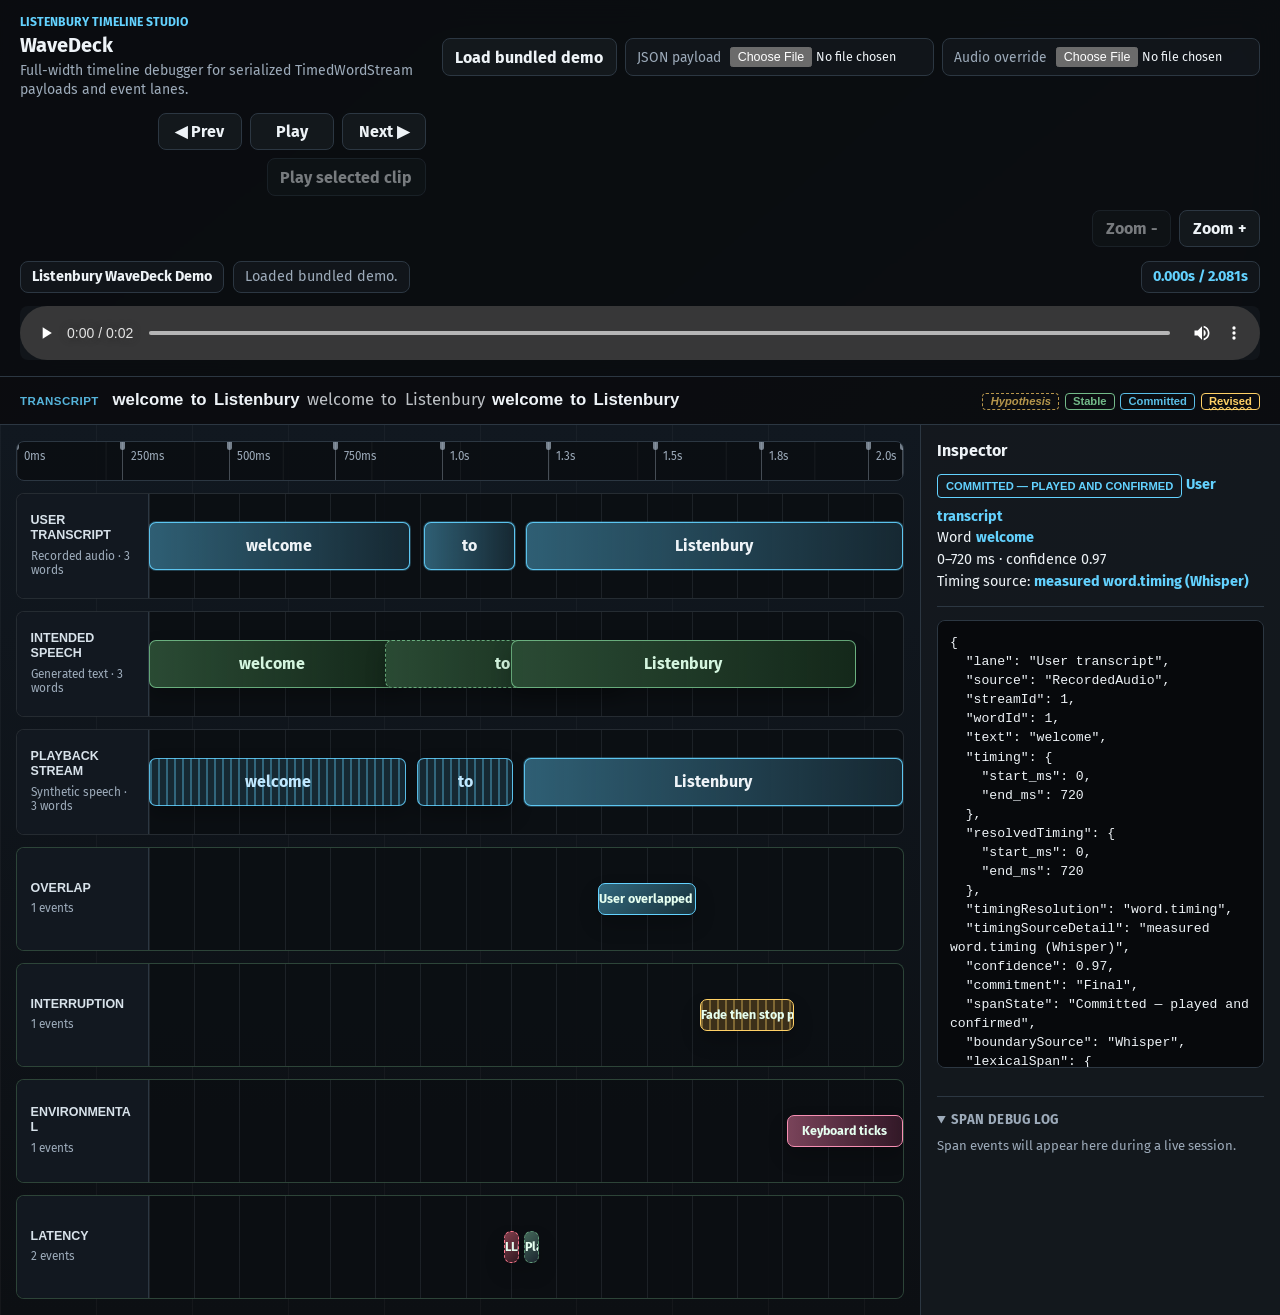
==== commit 767d50f6: "feat: living transcript span demo in WaveDeck live interface - Add transcript ribbon: shows provisio" ====
--- a/examples/browser-transcript-player/index.html
+++ b/examples/browser-transcript-player/index.html
@@ -64,6 +64,19 @@
       </section>
       <audio id="audio" controls preload="metadata"></audio>
     </header>
+
+    <!-- Live transcript ribbon: shows provisional → stable → committed words in real time -->
+    <div id="transcript-ribbon" class="transcript-ribbon" hidden aria-live="polite" aria-label="Live transcript">
+      <span class="transcript-ribbon-label">Transcript</span>
+      <span id="transcript-ribbon-text" class="transcript-ribbon-text"></span>
+      <span id="transcript-ribbon-hint" class="transcript-ribbon-hint">
+        <span class="span-legend-item span-state-hypothetical">Hypothesis</span>
+        <span class="span-legend-item span-state-stable">Stable</span>
+        <span class="span-legend-item span-state-committed">Committed</span>
+        <span class="span-legend-item span-state-revised">Revised</span>
+      </span>
+    </div>
+
     <main class="workspace">
       <section class="viewer-stage">
         <section id="viewer" class="viewer empty">
@@ -77,6 +90,14 @@
           Select a word or event to inspect timing and metadata.
         </div>
         <pre id="selection-json" class="selection-json">{}</pre>
+
+        <!-- Span debug log: shows span state transitions and revision reasons -->
+        <details id="span-debug-section" class="span-debug-section" open>
+          <summary class="span-debug-summary">Span debug log</summary>
+          <div id="span-debug-log" class="span-debug-log">
+            <p class="span-debug-empty">Span events will appear here during a live session.</p>
+          </div>
+        </details>
       </aside>
     </main>
 
--- a/examples/browser-transcript-player/styles.css
+++ b/examples/browser-transcript-player/styles.css
@@ -599,6 +599,350 @@
   display: none;
 }
 
+/* ── Word commitment (span state) chip styles ──────────────────────────── */
+
+/* Hypothetical: dashed border, italic, faded — span is still provisional */
+.word-chip.commit-hypothetical {
+  border-style: dashed;
+  border-color: rgba(255, 209, 102, 0.55);
+  background:
+    repeating-linear-gradient(90deg, rgba(255, 209, 102, 0.14) 0 2px, transparent 2px 10px),
+    #241f0e;
+  color: rgba(238, 243, 247, 0.62);
+  font-style: italic;
+  opacity: 0.82;
+}
+
+/* StableText: solid, stronger color — text locked, TTS not yet committed */
+.word-chip.commit-stabletext {
+  border-color: rgba(142, 230, 168, 0.65);
+  background:
+    linear-gradient(90deg, rgba(142, 230, 168, 0.18), transparent),
+    #14281a;
+  color: #d4f5df;
+}
+
+/* Prepared / Playable: bright green, approaching playback */
+.word-chip.commit-prepared,
+.word-chip.commit-playable {
+  border-color: rgba(100, 230, 140, 0.85);
+  background:
+    linear-gradient(90deg, rgba(100, 230, 140, 0.28), transparent),
+    #152a1c;
+  color: #c0ffd4;
+  font-weight: 600;
+}
+
+/* Played: word is being rendered to audio right now */
+.word-chip.commit-played {
+  border-color: rgba(99, 210, 255, 0.85);
+  background:
+    repeating-linear-gradient(90deg, rgba(99, 210, 255, 0.36) 0 2px, transparent 2px 8px),
+    #162832;
+  color: #c0e8ff;
+  font-weight: 700;
+}
+
+/* Final: committed, fully played and confirmed */
+.word-chip.commit-final {
+  border-color: rgba(99, 210, 255, 0.9);
+  background:
+    linear-gradient(90deg, rgba(99, 210, 255, 0.32), transparent),
+    #162832;
+  color: var(--text);
+  font-weight: 700;
+  box-shadow: 0 0 0 1px rgba(99, 210, 255, 0.25);
+}
+
+/* Cancelled: abandoned before playback */
+.word-chip.commit-cancelled {
+  border-style: dashed;
+  border-color: rgba(255, 122, 144, 0.55);
+  background:
+    repeating-linear-gradient(135deg, rgba(255, 122, 144, 0.12) 0 2px, transparent 2px 8px),
+    #271318;
+  color: rgba(238, 243, 247, 0.4);
+  text-decoration: line-through;
+  opacity: 0.6;
+}
+
+/* Revised: word text was retroactively corrected */
+.word-chip.was-revised {
+  border-color: rgba(255, 167, 38, 0.9) !important;
+  box-shadow: 0 0 0 2px rgba(255, 167, 38, 0.3), 0 0 12px rgba(255, 167, 38, 0.2);
+}
+
+.word-chip.was-revised::after {
+  content: " ↩";
+  color: var(--warn);
+  font-style: normal;
+  font-weight: 700;
+  font-size: 0.7em;
+}
+
+/* Revision flash animation (applied transiently via JS) */
+@keyframes revision-flash {
+  0%   { background: rgba(255, 167, 38, 0.55); border-color: var(--warn); }
+  60%  { background: rgba(255, 167, 38, 0.28); }
+  100% { background: inherit; }
+}
+
+.word-chip.revision-flash {
+  animation: revision-flash 0.8s ease-out forwards;
+}
+
+/* ── Transcript ribbon ──────────────────────────────────────────────────── */
+
+.transcript-ribbon {
+  width: 100%;
+  min-height: 3rem;
+  padding: 0.6rem 1.25rem;
+  display: flex;
+  flex-wrap: wrap;
+  align-items: baseline;
+  gap: 0.5rem 0.75rem;
+  border-bottom: 1px solid var(--line);
+  background: rgba(11, 13, 16, 0.92);
+}
+
+.transcript-ribbon[hidden] {
+  display: none;
+}
+
+.transcript-ribbon-label {
+  flex-shrink: 0;
+  color: var(--accent);
+  font-size: 0.72rem;
+  font-weight: 800;
+  text-transform: uppercase;
+  letter-spacing: 0.04em;
+  opacity: 0.85;
+}
+
+.transcript-ribbon-text {
+  flex: 1;
+  min-width: 0;
+  font-size: 1.05rem;
+  line-height: 1.55;
+  overflow-wrap: anywhere;
+}
+
+.transcript-ribbon-hint {
+  flex-shrink: 0;
+  display: flex;
+  flex-wrap: wrap;
+  gap: 0.35rem;
+  align-items: center;
+  margin-left: auto;
+}
+
+/* Individual word tokens in the transcript ribbon */
+.transcript-token {
+  display: inline;
+  padding: 0 0.1em;
+  border-radius: 3px;
+  transition: background 0.3s, color 0.3s, opacity 0.3s;
+}
+
+/* Hypothesis / Hypothetical: faded, italic, dotted underline */
+.transcript-token.span-state-hypothetical,
+.transcript-token.commit-hypothetical {
+  color: rgba(238, 243, 247, 0.45);
+  font-style: italic;
+  text-decoration: underline dotted rgba(255, 209, 102, 0.5);
+}
+
+/* Stable: ready, text locked */
+.transcript-token.span-state-stable,
+.transcript-token.commit-stabletext {
+  color: rgba(238, 243, 247, 0.78);
+}
+
+/* Committed / Final: full weight */
+.transcript-token.span-state-committed,
+.transcript-token.commit-final,
+.transcript-token.commit-played {
+  color: var(--text);
+  font-weight: 600;
+}
+
+/* Revised: orange highlight, was wrong */
+.transcript-token.span-state-revised {
+  color: var(--warn);
+  font-weight: 700;
+  text-decoration: underline wavy var(--warn);
+}
+
+/* Cancelled: struck through */
+.transcript-token.commit-cancelled {
+  color: rgba(238, 243, 247, 0.3);
+  text-decoration: line-through;
+}
+
+/* Ribbon flash when a word gets revised */
+@keyframes token-revision-flash {
+  0%   { background: rgba(255, 167, 38, 0.55); color: #fff; }
+  100% { background: transparent; }
+}
+.transcript-token.revision-flash {
+  animation: token-revision-flash 0.7s ease-out forwards;
+}
+
+/* Legend chips inside the ribbon hint */
+.span-legend-item {
+  display: inline-block;
+  padding: 0.1rem 0.45rem;
+  border: 1px solid currentColor;
+  border-radius: 4px;
+  font-size: 0.7rem;
+  font-weight: 600;
+  white-space: nowrap;
+  pointer-events: none;
+}
+
+.span-legend-item.span-state-hypothetical {
+  color: rgba(255, 209, 102, 0.7);
+  border-style: dashed;
+  font-style: italic;
+}
+.span-legend-item.span-state-stable {
+  color: rgba(142, 230, 168, 0.8);
+}
+.span-legend-item.span-state-committed {
+  color: rgba(99, 210, 255, 0.9);
+  font-weight: 800;
+}
+.span-legend-item.span-state-revised {
+  color: var(--warn);
+  text-decoration: underline wavy var(--warn);
+}
+
+/* ── Span debug log ─────────────────────────────────────────────────────── */
+
+.span-debug-section {
+  margin-top: 0.85rem;
+  border-top: 1px solid var(--line);
+  padding-top: 0.75rem;
+}
+
+.span-debug-summary {
+  cursor: pointer;
+  color: var(--muted);
+  font-size: 0.82rem;
+  font-weight: 700;
+  text-transform: uppercase;
+  letter-spacing: 0.03em;
+  user-select: none;
+  padding: 0.2rem 0;
+}
+
+.span-debug-summary:hover {
+  color: var(--text);
+}
+
+.span-debug-log {
+  margin-top: 0.5rem;
+  max-height: 18rem;
+  overflow-y: auto;
+  display: flex;
+  flex-direction: column;
+  gap: 0.22rem;
+}
+
+.span-debug-empty {
+  margin: 0;
+  color: var(--muted);
+  font-size: 0.82rem;
+}
+
+.span-debug-entry {
+  display: grid;
+  grid-template-columns: 4.5rem 1fr;
+  gap: 0.25rem;
+  font: 0.77rem ui-monospace, SFMono-Regular, Menlo, Consolas, monospace;
+  line-height: 1.4;
+  color: var(--muted);
+  border-left: 2px solid var(--line);
+  padding-left: 0.5rem;
+}
+
+.span-debug-entry.entry-open    { border-left-color: rgba(142, 230, 168, 0.6); }
+.span-debug-entry.entry-stable  { border-left-color: rgba(99, 210, 255, 0.5); }
+.span-debug-entry.entry-commit  { border-left-color: var(--accent); color: var(--text); }
+.span-debug-entry.entry-revise  { border-left-color: var(--warn); color: var(--warn); font-weight: 700; }
+.span-debug-entry.entry-cancel  { border-left-color: var(--danger); color: var(--danger); }
+
+.span-debug-time {
+  color: var(--muted);
+  font-size: 0.7rem;
+  opacity: 0.72;
+}
+
+/* Inspector span state badge */
+.inspector-span-state {
+  display: inline-block;
+  padding: 0.15rem 0.5rem;
+  border: 1px solid currentColor;
+  border-radius: 4px;
+  font-size: 0.7rem;
+  font-weight: 800;
+  text-transform: uppercase;
+  margin-bottom: 0.5rem;
+}
+
+.inspector-span-state.commit-hypothetical { color: rgba(255, 209, 102, 0.8); border-style: dashed; }
+.inspector-span-state.commit-stabletext   { color: rgba(142, 230, 168, 0.85); }
+.inspector-span-state.commit-prepared,
+.inspector-span-state.commit-playable     { color: rgba(100, 230, 140, 0.9); }
+.inspector-span-state.commit-played       { color: rgba(99, 210, 255, 0.9); }
+.inspector-span-state.commit-final        { color: var(--accent); }
+.inspector-span-state.commit-cancelled    { color: var(--danger); }
+
+.inspector-revision-history {
+  margin-top: 0.5rem;
+  padding: 0.5rem 0.65rem;
+  border: 1px solid rgba(255, 167, 38, 0.45);
+  border-radius: 6px;
+  background: rgba(255, 167, 38, 0.07);
+  font-size: 0.82rem;
+  line-height: 1.5;
+}
+
+.inspector-revision-history strong {
+  color: var(--warn);
+  display: block;
+  margin-bottom: 0.25rem;
+}
+
+.inspector-revision-entry {
+  display: flex;
+  gap: 0.5rem;
+  align-items: baseline;
+  color: var(--muted);
+  font: 0.77rem ui-monospace, SFMono-Regular, Menlo, Consolas, monospace;
+}
+
+.inspector-revision-entry del {
+  color: var(--danger);
+  text-decoration-color: var(--danger);
+}
+
+.inspector-revision-entry .revision-new {
+  color: var(--accent-2);
+  font-weight: 700;
+}
+
+.inspector-revision-reason {
+  margin-top: 0.35rem;
+  padding: 0.35rem 0.5rem;
+  border-left: 2px solid var(--warn);
+  background: rgba(255, 167, 38, 0.06);
+  font: 0.75rem ui-monospace, SFMono-Regular, Menlo, Consolas, monospace;
+  color: var(--muted);
+  white-space: pre-wrap;
+  overflow-wrap: anywhere;
+}
+
 body.live-mode audio {
   display: none;
 }
